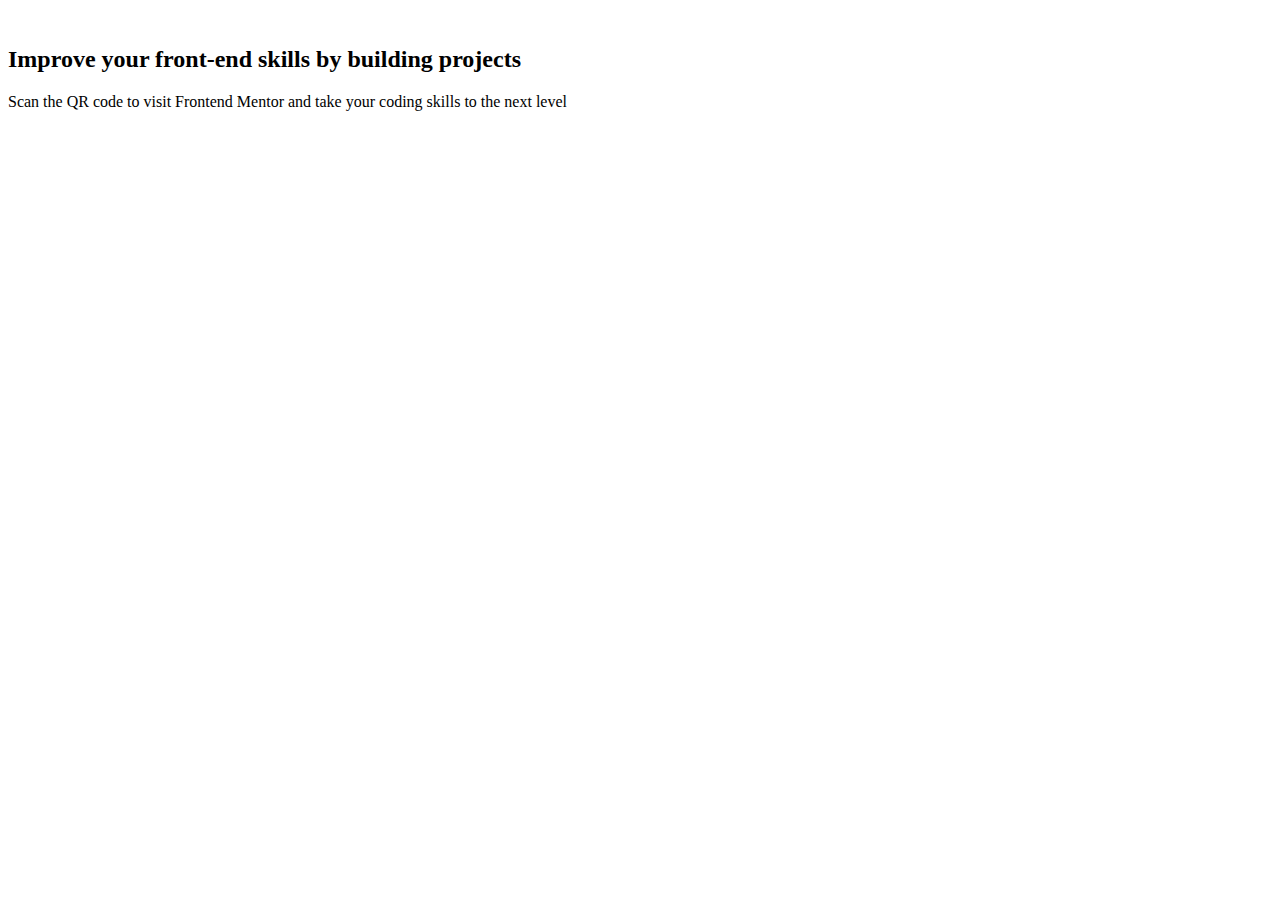
==== index.html @ 32cbd498 "Update index.html" ====
<!DOCTYPE html>
<html lang="en">
<head>
  <meta charset="UTF-8">
  <meta name="viewport" content="width=device-width, initial-scale=1.0"> <!-- displays site properly based on user's device -->
  <link rel="stylesheet" href="style.css">
  <link rel="icon" type="image/png" sizes="32x32" href="../images/favicon-32x32.png">
  
  <title>Frontend Mentor | QR code component</title>
    
  </style>
</head>
<body>
  <div class="container">
    <div class="card">
      <img src="../qr-code-component-main/images/image-qr-code.png" alt="">
      <div class="text">
        <h2>Improve your front-end skills by building projects</h2>
        <p>Scan the QR code to visit Frontend Mentor and take your coding skills to the next level</p>
      </div>
    </div>
  </div>
</body>
</html>
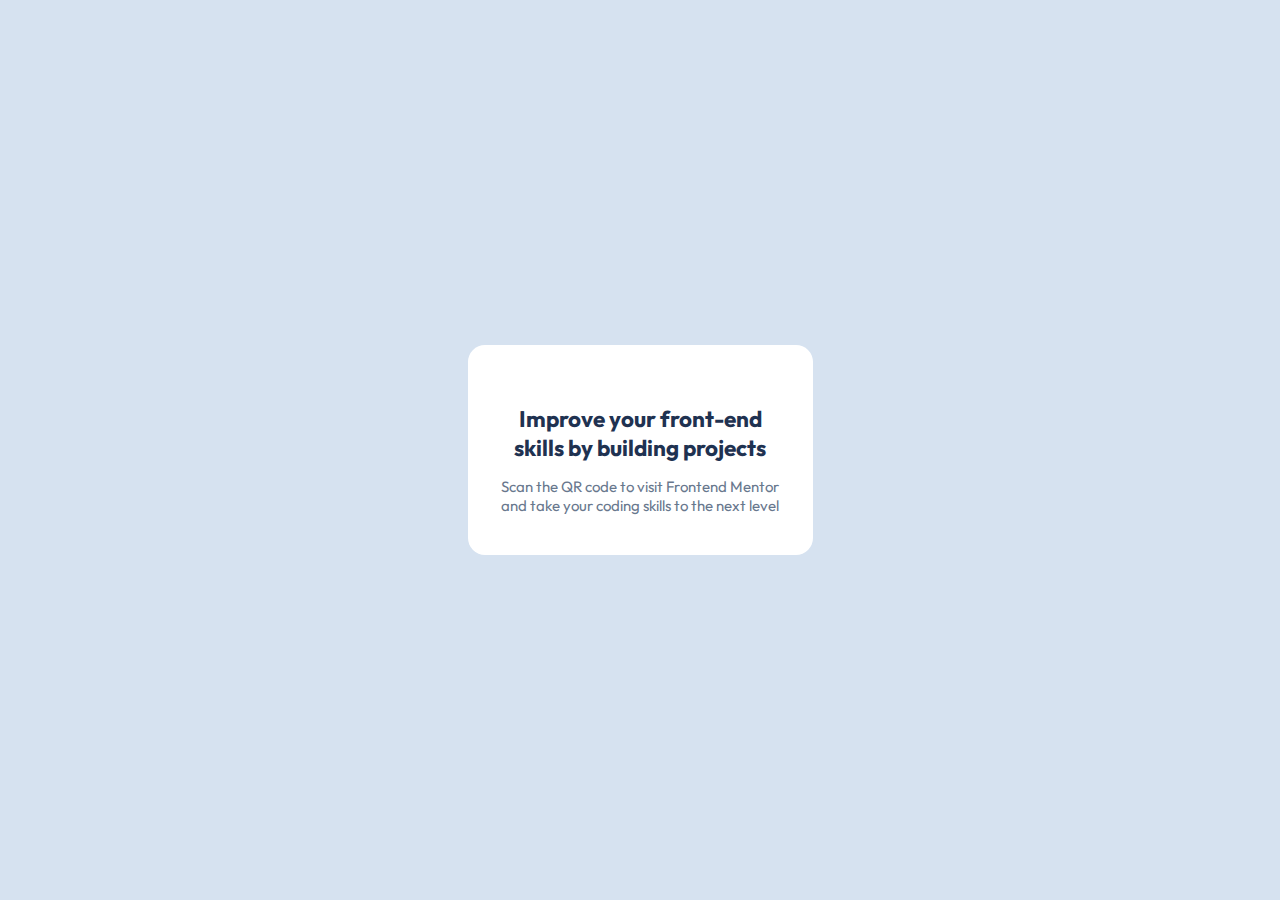
==== commit c325ef53: "ahora funciona" ====
--- a/index.html
+++ b/index.html
@@ -4,7 +4,7 @@
   <meta charset="UTF-8">
   <meta name="viewport" content="width=device-width, initial-scale=1.0"> <!-- displays site properly based on user's device -->
   <link rel="stylesheet" href="style.css">
-  <link rel="icon" type="image/png" sizes="32x32" href="../images/favicon-32x32.png">
+  <link rel="icon" type="image/png" sizes="32x32" href="./images/favicon-32x32.png">
   
   <title>Frontend Mentor | QR code component</title>
     
@@ -13,7 +13,7 @@
 <body>
   <div class="container">
     <div class="card">
-      <img src="../qr-code-component-main/images/image-qr-code.png" alt="">
+      <img src="/qr-code-component-main/images/image-qr-code.png" alt="">
       <div class="text">
         <h2>Improve your front-end skills by building projects</h2>
         <p>Scan the QR code to visit Frontend Mentor and take your coding skills to the next level</p>
@@ -21,4 +21,4 @@
     </div>
   </div>
 </body>
-</html>
+</html>--- a/style.css
+++ b/style.css
@@ -0,0 +1,44 @@
+@import url('https://fonts.googleapis.com/css2?family=Outfit:wght@100..900&display=swap');
+
+*{
+    margin: 0;
+    padding: 0;
+    box-sizing: border-box;
+}
+body{
+    font-family: 'Outfit',sans-serif;
+    background-color: hsl(212, 45%, 89%);
+    min-height: 100vh;
+    display: flex;
+    align-items: center;
+    justify-content: center;
+    flex-direction: column;
+    font-size: 15px;
+}
+
+
+.container{
+    max-width: 375px;
+    margin: 0 auto;
+}
+.card{
+    background-color: hsl(0, 0%, 100%);
+    padding: 18px;
+    border-radius: 17px;
+    text-align: center;
+    margin: 0 1em;
+}
+.card img{
+    width: 100%;
+    border-radius: 12px;
+}
+.text{
+    padding: 22px 10px;
+}
+.text h2{
+    color: hsl(218, 44%, 22%);
+    padding-bottom: 15px;
+}
+.text p{
+    color: hsl(216, 15%, 48%);
+}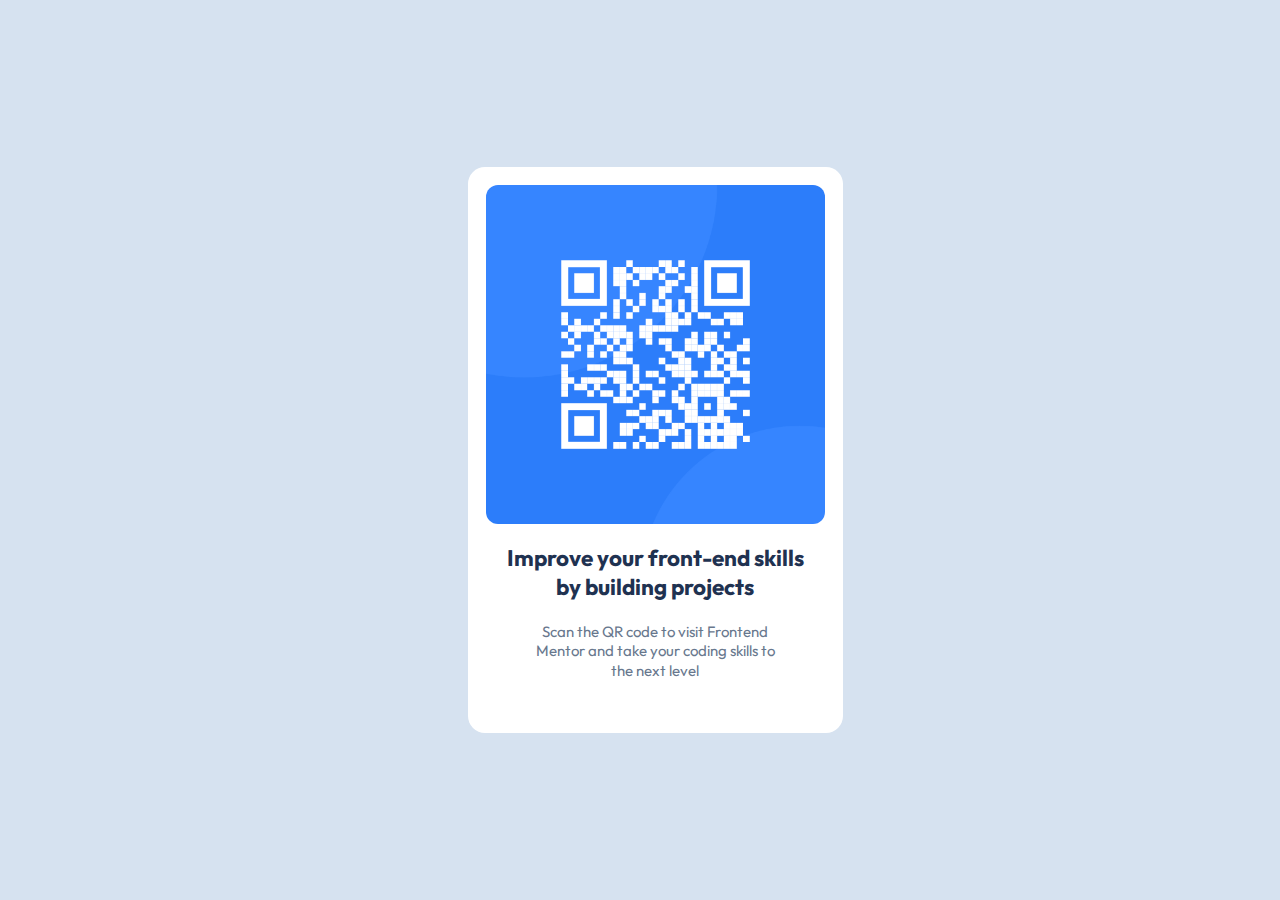
==== commit a67e6792: "update" ====
--- a/index.html
+++ b/index.html
@@ -13,7 +13,7 @@
 <body>
   <div class="container">
     <div class="card">
-      <img src="/qr-code-component-main/images/image-qr-code.png" alt="">
+      <img src="images/image-qr-code.png" alt="">
       <div class="text">
         <h2>Improve your front-end skills by building projects</h2>
         <p>Scan the QR code to visit Frontend Mentor and take your coding skills to the next level</p>
--- a/style.css
+++ b/style.css
@@ -22,6 +22,7 @@
     margin: 0 auto;
 }
 .card{
+    width: 100%;
     background-color: hsl(0, 0%, 100%);
     padding: 18px;
     border-radius: 17px;
@@ -33,12 +34,16 @@
     border-radius: 12px;
 }
 .text{
-    padding: 22px 10px;
+   padding: 15px 20px;
 }
 .text h2{
+    line-height: 1.3;
     color: hsl(218, 44%, 22%);
-    padding-bottom: 15px;
 }
 .text p{
+    line-height: 1.3;
+    padding: 20px;
+    text-align: center;
+    text-wrap: wrap;
     color: hsl(216, 15%, 48%);
 }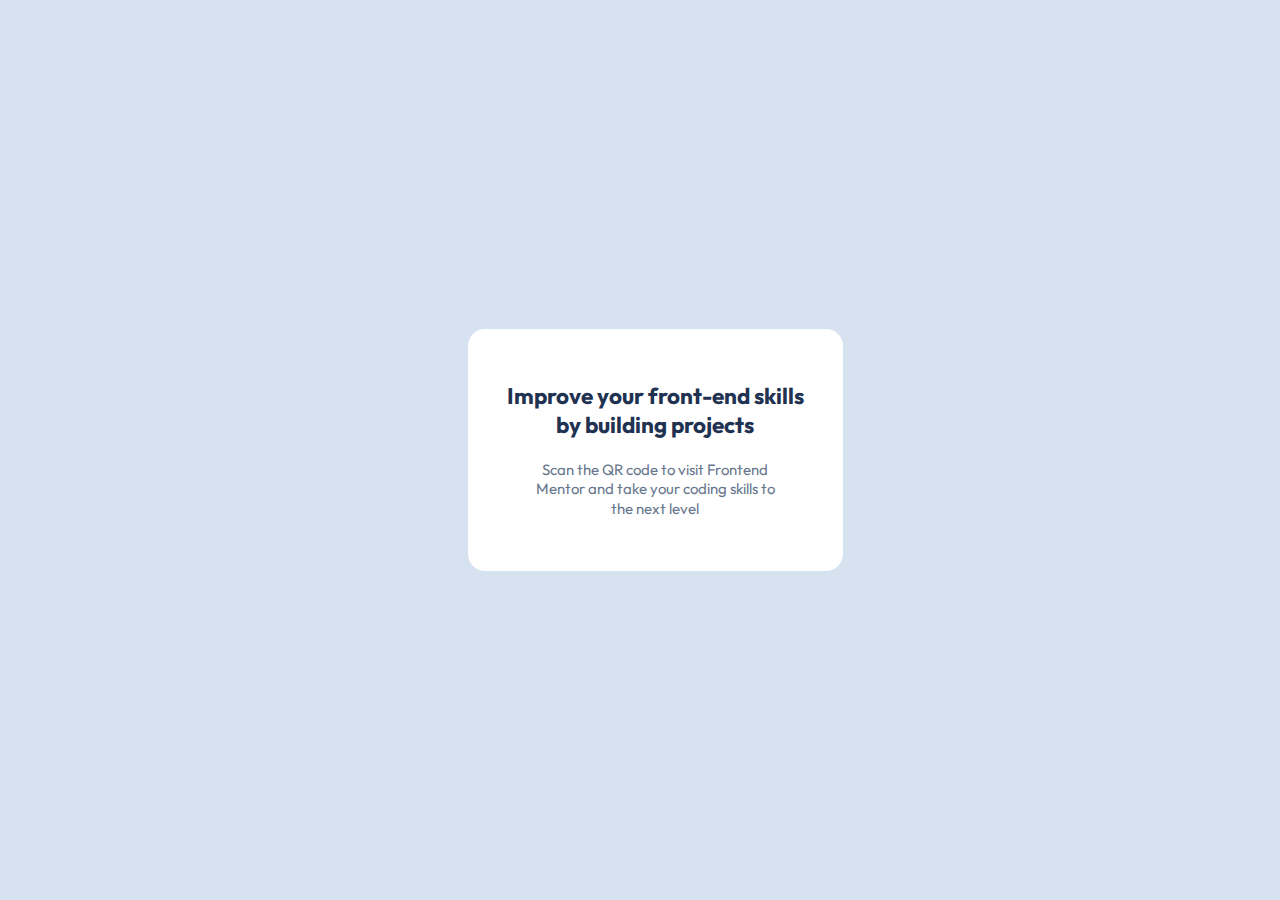
==== commit d9ef06b0: "Merge branch 'main' of https://github.com/LFMachuca/Frontend-Mentor" ====
--- a/index.html
+++ b/index.html
@@ -13,7 +13,7 @@
 <body>
   <div class="container">
     <div class="card">
-      <img src="images/image-qr-code.png" alt="">
+      <img src="/qr-code-component-main/images/image-qr-code.png" alt="">
       <div class="text">
         <h2>Improve your front-end skills by building projects</h2>
         <p>Scan the QR code to visit Frontend Mentor and take your coding skills to the next level</p>
@@ -21,4 +21,4 @@
     </div>
   </div>
 </body>
-</html>+</html>
